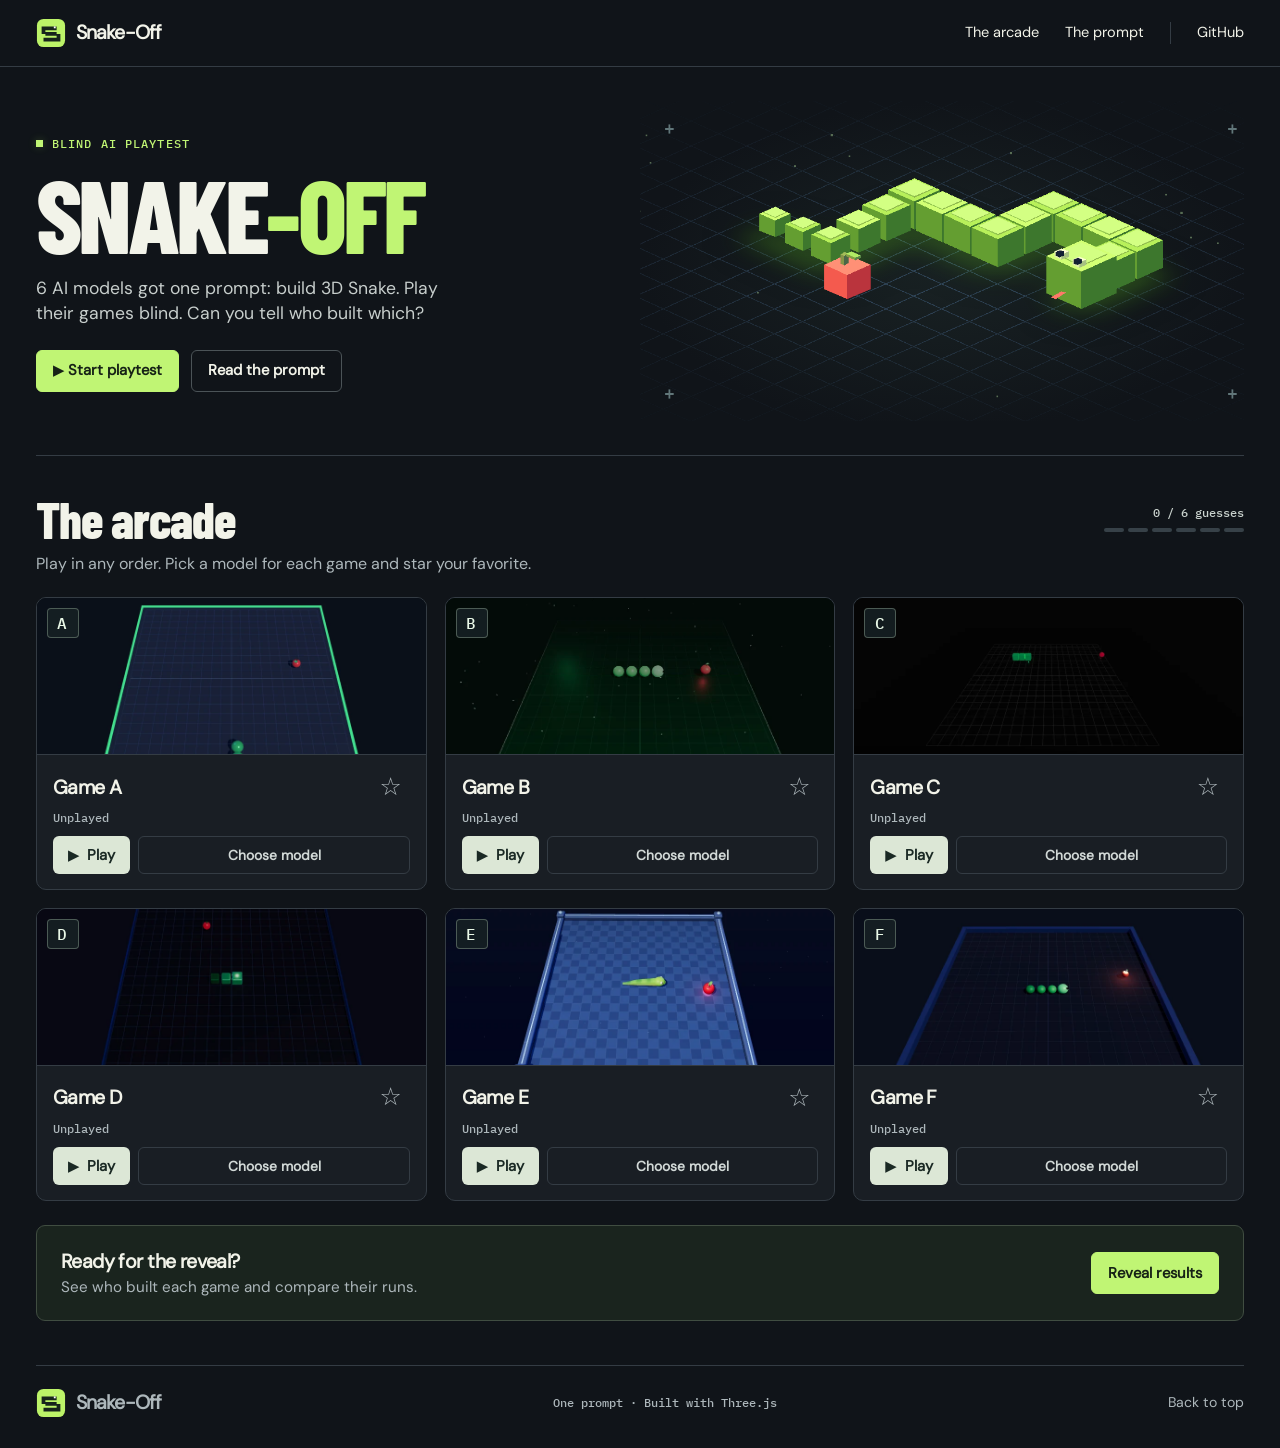
==== index.html @ bcc6a689 "Redesign Snake-Off as a guided blind arcade with a persistent ballot" ====
<!doctype html>
<html lang="en">
  <head>
    <meta charset="utf-8" />
    <meta name="viewport" content="width=device-width,initial-scale=1" />
    <meta name="theme-color" content="#10151b" />
    <title>Snake-Off — The blind AI arcade</title>
    <meta
      name="description"
      content="One prompt, six anonymous Snake games. Play the games, match each one to its AI model, and reveal the results."
    />
    <link rel="icon" href="assets/mark.svg" />
    <link rel="stylesheet" href="arcade.css" />
    <script defer src="runs.js"></script>
    <script defer src="stats.js"></script>
    <script defer src="arcade.js"></script>
  </head>
  <body>
    <div id="lobby">
      <header>
        <nav class="wrap">
          <a class="brand" href="#top"
            ><img src="assets/mark.svg" alt="" />Snake-Off</a
          >
          <div class="links">
            <a href="#arcade">The arcade</a
            ><button data-prompt>The prompt</button
            ><a
              class="source"
              href="https://github.com/bmanzzs/snake-off-redesign"
              >GitHub</a
            >
          </div>
        </nav>
      </header>
      <main id="top" class="wrap">
        <section class="hero">
          <div class="intro">
            <span class="eyebrow"><i></i> BLIND AI PLAYTEST</span>
            <h1>SNAKE<span>-OFF</span></h1>
            <p id="pitch"></p>
            <div class="actions">
              <a class="btn primary" id="start" href="#play-A"
                >▶ &nbsp; Start playtest</a
              ><button class="btn quiet" data-prompt>Read the prompt</button>
            </div>
          </div>
          <div class="art" aria-hidden="true">
            <span class="cross tl">+</span><span class="cross tr">+</span
            ><img src="assets/arcade.webp" alt="" /><span class="cross bl"
              >+</span
            ><span class="cross br">+</span>
          </div>
        </section>
        <section id="arcade">
          <div class="sectionhead">
            <div><h2>The arcade</h2></div>
            <div class="meter">
              <span id="count"></span>
              <div id="ticks"></div>
            </div>
          </div>
          <p class="guide">
            Play in any order. Pick a model for each game and star your
            favorite.
          </p>
          <div id="games" class="cards"></div>
          <div class="revealbar">
            <div>
              <h3 id="revealTitle">Ready for the reveal?</h3>
              <p id="summary">
                See who built each game and compare their runs.
              </p>
            </div>
            <button class="btn primary" id="reveal"></button>
          </div>
        </section>
        <section id="results" hidden>
          <span class="eyebrow blue">BEHIND THE GAMES</span>
          <h2>Run comparison</h2>
          <div id="facts"></div>
          <div
            class="tablewrap"
            tabindex="0"
            role="region"
            aria-label="Scrollable run comparison"
          >
            <table id="stats"></table>
          </div>
          <details>
            <summary>How to read the numbers</summary>
            <ul id="notes"></ul>
          </details>
        </section>
        <footer>
          <span class="brand"
            ><img src="assets/mark.svg" alt="" />Snake-Off</span
          ><span>One prompt · Built with Three.js</span
          ><a href="#top">Back to top</a>
        </footer>
      </main>
    </div>
    <section id="player" hidden aria-label="Game player">
      <div class="playerbar">
        <a class="btn" href="#arcade">Back to arcade</a
        ><strong id="playing"></strong
        ><span class="steer">Arrow keys or WASD to steer</span
        ><span class="flex"></span><button class="btn" id="pickInGame"></button
        ><a class="btn primary" id="nextGame"></a>
      </div>
      <div id="screen"></div>
      <div class="touchpad" aria-label="Touch steering">
        <button data-key="Left" aria-label="Steer left">◀</button
        ><button data-key="Up" aria-label="Steer up">▲</button
        ><button data-key="Down" aria-label="Steer down">▼</button
        ><button data-key="Right" aria-label="Steer right">▶</button>
      </div>
    </section>
    <dialog id="dialog" aria-labelledby="dTitle">
      <div class="dhead">
        <span class="eyebrow blue" id="dKicker"></span
        ><button class="close" aria-label="Close dialog">×</button>
      </div>
      <h2 id="dTitle"></h2>
      <div id="dBody"></div>
    </dialog>
    <template id="prompt"
      ><p>
        Each agent could write files, run commands and inspect its game in a
        browser. The published entries include three local runs on a dual-V100
        home NAS.
      </p>
      <blockquote>
        Build a 3D Snake game in the snake folder. Use Three.js: install it with
        npm and load it from the folder, because your test browser has no
        internet. Make it look great: a 3D snake that moves smoothly and grows,
        an apple to eat, little touches like the apple spinning and bobbing and
        a burst of particles when it's eaten, a score, and a game-over screen
        with restart. Steer with the arrow keys or WASD. Plan it first, then
        build it in steps. After each step, open
        http://localhost:8000/snake/index.html in your browser, check the
        console for errors, take a screenshot and look at it, and fix anything
        that's wrong. Commit to git after each working step. When you're done,
        tell me what you built and how to play it.
      </blockquote>
      <p>Run-specific details appear after the reveal.</p></template
    >
  </body>
</html>
---- arcade.css ----
@font-face {
  font-family: Barlow;
  src: url(assets/BarlowCondensed.ttf);
  font-weight: 800;
  font-display: swap;
}
@font-face {
  font-family: DM;
  src: url(assets/DMSans.ttf);
  font-display: swap;
}
@font-face {
  font-family: Plex;
  src: url(assets/IBMPlexMono.ttf);
  font-display: swap;
}
:root {
  color-scheme: dark;
  --bg: #101419;
  --panel: #191e24;
  --line: #343c44;
  --ink: #f2f3e9;
  --dim: #adb7bb;
  --lime: #c0f574;
  --blue: #93c7e4;
  --mono: Plex, monospace;
}
* {
  box-sizing: border-box;
}
html {
  scroll-behavior: smooth;
  scroll-padding-top: 20px;
}
body {
  margin: 0;
  background: var(--bg);
  color: var(--ink);
  font:
    1rem/1.5 DM,
    system-ui,
    sans-serif;
}
a,
button {
  color: inherit;
  font: inherit;
}
a {
  text-decoration: none;
}
button {
  cursor: pointer;
  background: none;
  border: 0;
}
button,
a {
  touch-action: manipulation;
}
button:focus-visible,
a:focus-visible,
summary:focus-visible,
:focus-visible {
  outline: 3px solid var(--blue);
  outline-offset: 3px;
}
[hidden] {
  display: none !important;
}
.wrap {
  width: min(calc(100% - 72px), 1220px);
  margin: auto;
}
header {
  border-bottom: 1px solid var(--line);
}
nav,
footer,
.links,
.brand,
.actions,
.sectionhead,
.revealbar,
.dhead,
.playerbar,
.cardline,
.cardfoot {
  display: flex;
  align-items: center;
}
nav {
  justify-content: space-between;
  height: 66px;
}
.brand {
  gap: 10px;
  font-size: 1.22rem;
  font-weight: bold;
  letter-spacing: -0.045em;
}
.brand img {
  width: 30px;
}
.links {
  gap: 26px;
  font-size: 0.91rem;
}
.links button {
  padding: 0;
}
.links :hover,
footer a:hover {
  color: var(--lime);
}
.source {
  padding-left: 26px;
  border-left: 1px solid var(--line);
}
.hero {
  position: relative;
  isolation: isolate;
  display: grid;
  grid-template-columns: 1fr 1fr;
  align-items: center;
  min-height: 360px;
  padding: 34px 0;
  border-bottom: 1px solid var(--line);
}
.intro {
  z-index: 1;
}
.eyebrow,
.chip,
.meta,
.meter,
footer > span:nth-child(2) {
  font: 500 0.77rem/1.4 var(--mono);
  letter-spacing: 0.09em;
}
.eyebrow {
  display: inline-flex;
  align-items: center;
  gap: 9px;
  color: var(--lime);
}
.eyebrow i {
  width: 7px;
  height: 7px;
  background: currentColor;
  box-shadow: 0 0 9px #adfa533b;
}
.blue {
  color: var(--blue);
}
h1,
h2,
h3,
p {
  margin: 0;
}
h1,
h2 {
  font-family: Barlow, Impact, sans-serif;
  font-weight: 800;
}
h1 {
  font-size: clamp(5rem, 8vw, 8.1rem);
  line-height: 0.96;
  letter-spacing: -0.035em;
  margin: 10px 0 13px;
}
h1 span {
  color: var(--lime);
}
.intro p {
  max-width: 440px;
  color: #c7cecc;
  font-size: 1.1rem;
  line-height: 1.45;
}
.actions {
  gap: 12px;
  margin-top: 23px;
}
.btn,
.choose {
  display: inline-flex;
  align-items: center;
  justify-content: center;
  gap: 7px;
  min-height: 42px;
  padding: 8px 16px;
  border: 1px solid var(--line);
  border-radius: 6px;
  font-weight: bold;
  font-size: 0.93rem;
  transition:
    background 0.16s,
    transform 0.16s,
    border-color 0.16s;
}
.btn:hover,
.choose:hover {
  background: #273039;
  border-color: #687780;
  transform: translateY(-1px);
}
.primary,
.primary:hover {
  background: var(--lime);
  color: #162216;
  border-color: var(--lime);
}
.primary:hover {
  background: #d6ff94;
}
.quiet {
  border-color: #4b5357;
}
.art {
  position: relative;
  width: 100%;
  height: 100%;
  min-height: 238px;
  display: grid;
  place-items: center;
  background: radial-gradient(ellipse at 50% 52%, #27383465, transparent 70%);
}
.art img {
  width: 111%;
  max-height: 320px;
  object-fit: contain;
  animation: enter 0.65s ease-out;
}
.cross {
  position: absolute;
  color: #617679;
  font: 1.1rem var(--mono);
}
.tl,
.bl {
  left: 4%;
}
.tr,
.br {
  right: 1%;
}
.tl,
.tr {
  top: 5%;
}
.bl,
.br {
  bottom: 5%;
}
#arcade,
#results {
  padding-top: 32px;
}
.sectionhead,
.revealbar,
.cardline {
  justify-content: space-between;
}
h2 {
  font-size: clamp(2.2rem, 4vw, 3.15rem);
  line-height: 1.12;
  letter-spacing: -0.02em;
}
.sectionhead h2 {
  margin-top: 3px;
}
.meter {
  color: #cad3ce;
  letter-spacing: 0;
  text-align: right;
}
#ticks {
  display: flex;
  gap: 4px;
  justify-content: flex-end;
  margin-top: 7px;
}
#ticks i {
  width: 20px;
  height: 4px;
  border-radius: 2px;
  background: #374148;
}
#ticks i.full {
  background: var(--lime);
}
.guide,
.revealbar p,
dialog p,
#notes {
  color: var(--dim);
}
.guide {
  margin: 5px 0 21px;
}
.cards {
  display: grid;
  grid-template-columns: repeat(3, minmax(0, 1fr));
  gap: 18px;
}
.card {
  min-width: 0;
  background: var(--panel);
  border: 1px solid var(--line);
  border-radius: 10px;
  overflow: hidden;
  transition: border-color 0.2s;
}
.card:focus-within,
.card:hover {
  border-color: #65726b;
}
.preview {
  display: block;
  position: relative;
  overflow: hidden;
  background: #0b1216;
  aspect-ratio: 2.48;
  border-bottom: 1px solid var(--line);
}
.preview img {
  display: block;
  width: 100%;
  height: 100%;
  object-fit: cover;
  object-position: center 52%;
  transition: transform 0.35s;
}
.preview:hover img {
  transform: scale(1.045);
}
.chip {
  position: absolute;
  top: 10px;
  left: 10px;
  display: flex;
  align-items: center;
  justify-content: center;
  width: 32px;
  height: 30px;
  border: 1px solid #86998a80;
  border-radius: 4px;
  background: #162124de;
  color: #e9f8e7;
  font-size: 1rem;
}
.info {
  padding: 13px 16px 15px;
}
.cardline h3,
.revealbar h3 {
  font-size: 1.22rem;
  letter-spacing: -0.03em;
}
.fav {
  font: 1.55rem/1 system-ui;
  width: 38px;
  height: 38px;
  color: var(--dim);
}
.fav[aria-pressed="true"] {
  color: var(--lime);
}
.cardfoot {
  gap: 8px;
  margin-top: 10px;
}
.cardfoot .btn {
  min-height: 38px;
  padding: 6px 15px;
  background: #dce7d6;
  color: #1a2924;
  border: 0;
}
.choose {
  flex: 1;
  min-width: 0;
  font-size: 0.86rem;
  min-height: 38px;
  padding: 6px 8px;
  color: #d1d8d6;
}
.meta {
  font-size: 0.76rem;
  color: var(--dim);
  letter-spacing: 0;
  margin-top: 3px;
}
.verdict {
  color: var(--lime);
}
.revealbar {
  margin: 24px 0;
  gap: 16px;
  padding: 21px 24px;
  border: 1px solid #404d41;
  background: #1a241e;
  border-radius: 9px;
}
.revealbar p {
  font-size: 0.95rem;
}
.tablewrap {
  overflow: auto;
  margin: 18px 0;
  border: 1px solid var(--line);
  border-radius: 8px;
}
table {
  border-collapse: separate;
  border-spacing: 0;
  width: 100%;
  font-variant-numeric: tabular-nums;
  font-size: 0.92rem;
}
td,
th {
  padding: 10px 13px;
  text-align: right;
  border-bottom: 1px solid #30373b;
}
th {
  background: #252e32;
}
th small {
  display: block;
  font-weight: normal;
  color: var(--dim);
}
td:first-child,
th:first-child {
  position: sticky;
  left: 0;
  background: #1d252a;
  text-align: left;
  min-width: 135px;
}
td {
  min-width: 118px;
}
.best {
  color: var(--lime);
  font-weight: bold;
}
#facts {
  margin-top: 14px;
  color: #d2dace;
}
summary {
  cursor: pointer;
  color: var(--blue);
}
#notes li {
  margin: 9px 0;
}
footer {
  justify-content: space-between;
  gap: 12px;
  margin-top: 44px;
  padding: 22px 0 30px;
  border-top: 1px solid var(--line);
  color: var(--dim);
  font-size: 0.88rem;
}
footer > span:nth-child(2) {
  letter-spacing: 0;
}
.brand img {
  image-rendering: pixelated;
}
dialog {
  color: var(--ink);
  background: #1c2329;
  border: 1px solid #596368;
  border-radius: 12px;
  padding: 22px 26px 26px;
  width: min(490px, 92vw);
  max-height: 85dvh;
  box-shadow: 0 20px 100px #0009;
}
dialog[open] {
  animation: enter 0.18s ease-out;
}
dialog::backdrop {
  background: #080d13bd;
  backdrop-filter: blur(5px);
}
.dhead {
  justify-content: space-between;
}
.close {
  font-size: 1.7rem;
  line-height: 1;
  width: 38px;
  height: 38px;
}
dialog h2 {
  margin: 4px 0 13px;
  font-size: 2.5rem;
}
dialog p {
  margin: 8px 0 14px;
}
blockquote {
  margin: 16px 0;
  border-left: 3px solid var(--lime);
  padding-left: 15px;
}
.option {
  width: 100%;
  display: flex;
  justify-content: space-between;
  gap: 12px;
  align-items: center;
  text-align: left;
  padding: 12px;
  margin: 3px 0;
  background: #151b20;
  border: 1px solid var(--line);
  border-radius: 5px;
}
.option:hover,
.option[aria-pressed="true"] {
  border-color: var(--lime);
}
.option small {
  color: var(--blue);
  text-align: right;
  flex-shrink: 0;
}
.clear {
  margin-top: 10px;
  color: var(--dim);
  text-decoration: underline;
}
#player {
  height: 100dvh;
  display: flex;
  flex-direction: column;
  background: #0a1017;
}
.playerbar {
  gap: 12px;
  padding: 9px 14px;
  border-bottom: 1px solid var(--line);
  background: var(--bg);
}
.flex {
  flex: 1;
}
#screen {
  flex: 1;
  min-height: 0;
}
iframe {
  border: 0;
  width: 100%;
  height: 100%;
  display: block;
}
@keyframes enter {
  from {
    opacity: 0;
    transform: translateY(5px);
  }
  to {
    opacity: 1;
    transform: none;
  }
}
@media (max-width: 860px) {
  .wrap {
    width: calc(100% - 40px);
  }
  .hero {
    min-height: 320px;
  }
  .cards {
    grid-template-columns: repeat(2, minmax(0, 1fr));
  }
}
@media (max-width: 600px) {
  .wrap {
    width: calc(100% - 32px);
  }
  nav {
    height: 56px;
  }
  .links {
    gap: 15px;
  }
  .links > a:first-child {
    display: none;
  }
  .source {
    padding-left: 13px;
  }
  .hero {
    display: flex;
    flex-direction: column;
    align-items: stretch;
    padding: 24px 0 12px;
  }
  .art {
    min-height: 0;
    height: 139px;
    margin-top: 8px;
  }
  .art img {
    width: 100%;
    height: 166px;
  }
  .intro p {
    max-width: 360px;
  }
  .actions {
    margin-top: 16px;
  }
  .cards {
    grid-template-columns: 1fr;
  }
  .guide {
    font-size: 0.94rem;
  }
  .revealbar {
    align-items: flex-start;
    flex-direction: column;
  }
  .playerbar {
    flex-wrap: wrap;
    gap: 6px;
  }
  .playerbar .btn {
    padding: 7px 9px;
    font-size: 0.82rem;
  }
  .playerbar .flex {
    display: none;
  }
  .playerbar strong {
    margin-right: auto;
  }
  .meter {
    font-size: 0.75rem;
  }
  #ticks i {
    width: 14px;
  }
  footer > span:nth-child(2) {
    display: none;
  }
  dialog {
    padding: 15px;
  }
  .preview {
    aspect-ratio: 2.7;
  }
}
@media (prefers-reduced-motion: reduce) {
  *,
  *::before,
  *::after {
    scroll-behavior: auto !important;
    animation: none !important;
    transition: none !important;
  }
}
.steer {
  color: var(--dim);
  font-size: 0.88rem;
}
.touchpad {
  display: none;
}
.art {
  overflow: hidden;
}
.art img {
  transform: scale(1.16);
}
@media (max-width: 860px) {
  .steer {
    display: none;
  }
}
@media (pointer: coarse) {
  .touchpad {
    display: flex;
    justify-content: center;
    gap: 9px;
    padding: 7px 8px max(7px, env(safe-area-inset-bottom));
    border-top: 1px solid var(--line);
  }
  .touchpad button {
    min-width: 54px;
    min-height: 44px;
    border-radius: 6px;
    background: var(--panel);
    color: var(--lime);
    border: 1px solid var(--line);
  }
}
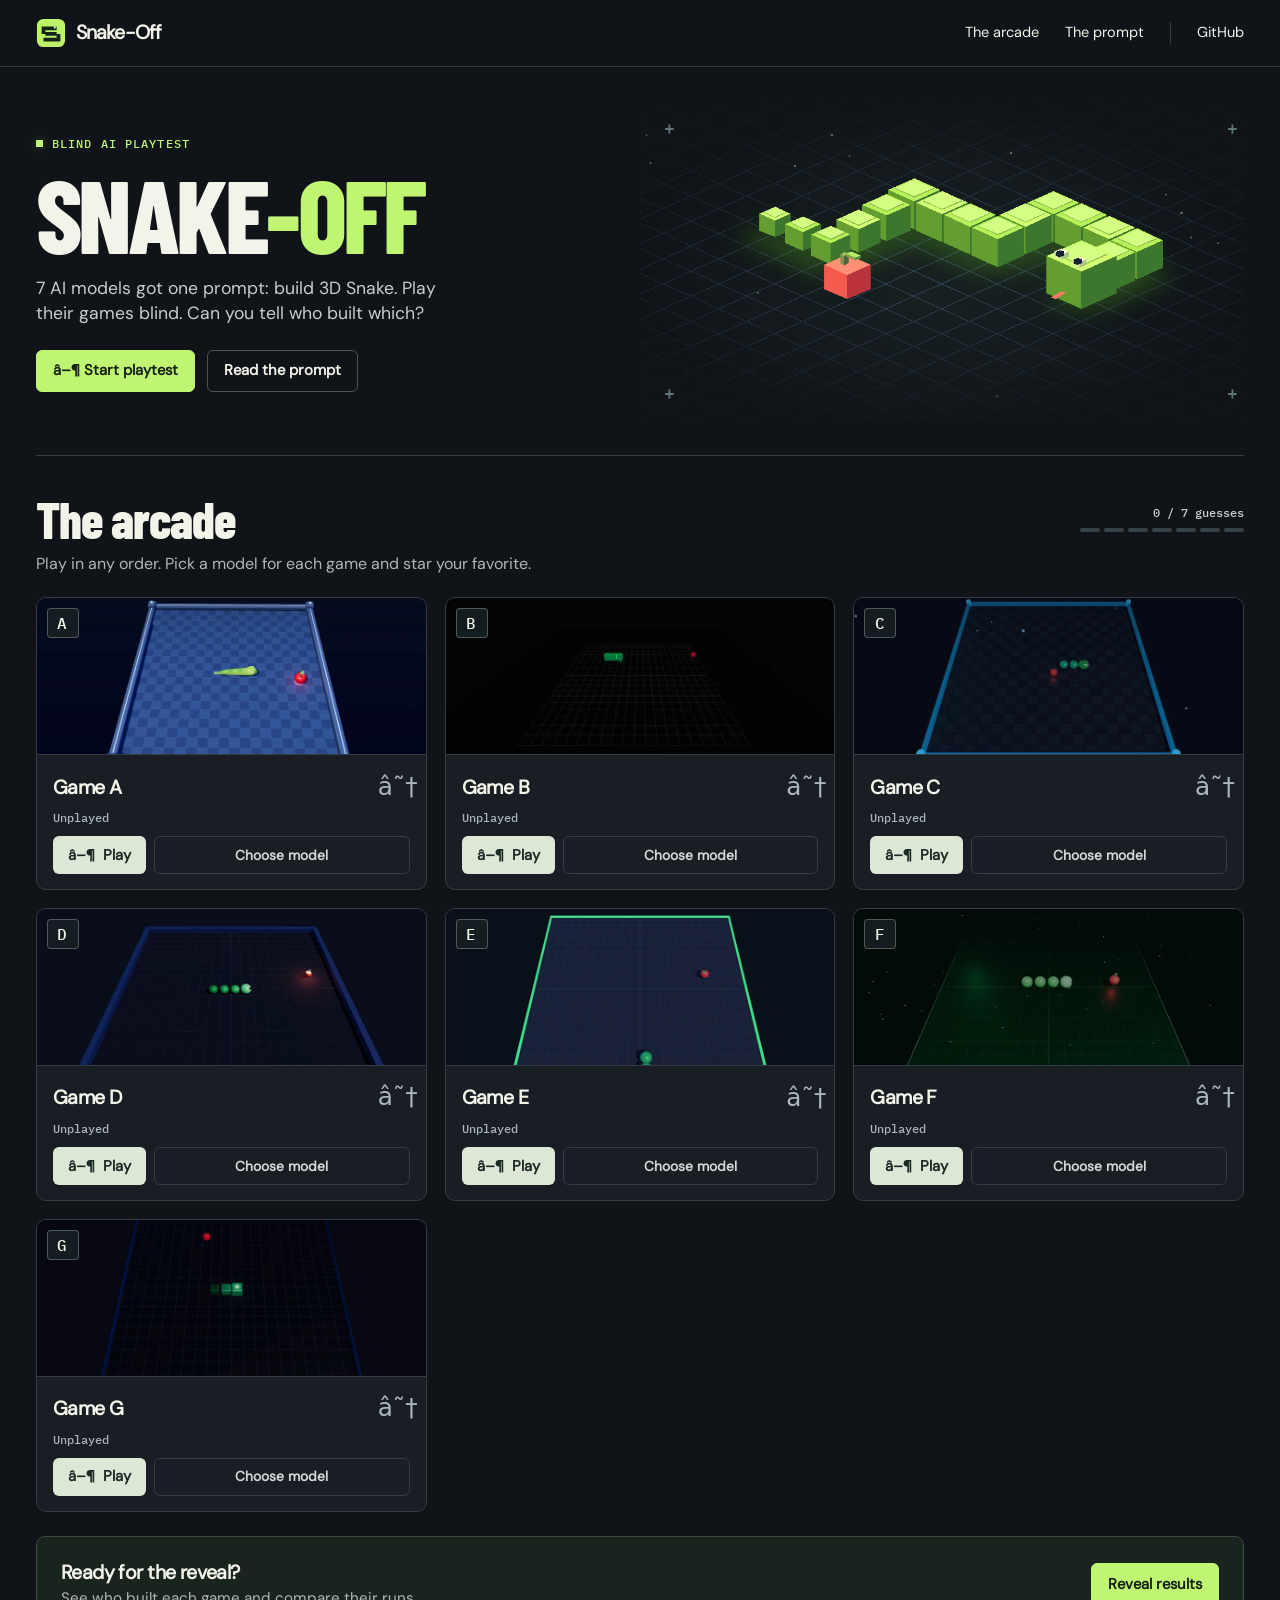
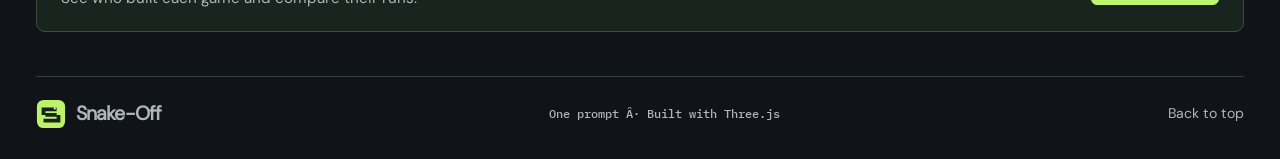
==== commit 7ffd5b89: "Add Gemini Flash to the blind arcade and audit all seven runs" ====
--- a/index.html
+++ b/index.html
@@ -4,10 +4,10 @@
     <meta charset="utf-8" />
     <meta name="viewport" content="width=device-width,initial-scale=1" />
     <meta name="theme-color" content="#10151b" />
-    <title>Snake-Off — The blind AI arcade</title>
+    <title>Snake-Off â€” The blind AI arcade</title>
     <meta
       name="description"
-      content="One prompt, six anonymous Snake games. Play the games, match each one to its AI model, and reveal the results."
+      content="One prompt, seven anonymous Snake games. Play the games, match each one to its AI model, and reveal the results."
     />
     <link rel="icon" href="assets/mark.svg" />
     <link rel="stylesheet" href="arcade.css" />
@@ -41,7 +41,7 @@
             <p id="pitch"></p>
             <div class="actions">
               <a class="btn primary" id="start" href="#play-A"
-                >▶ &nbsp; Start playtest</a
+                >â–¶ &nbsp; Start playtest</a
               ><button class="btn quiet" data-prompt>Read the prompt</button>
             </div>
           </div>
@@ -87,15 +87,31 @@
           >
             <table id="stats"></table>
           </div>
+          <details id="agents">
+            <summary>Gemini’s coding and browser agents</summary>
+            <div
+              class="tablewrap"
+              tabindex="0"
+              role="region"
+              aria-label="Gemini agent statistics"
+            >
+              <table id="agentStats"></table>
+            </div>
+          </details>
           <details>
             <summary>How to read the numbers</summary>
             <ul id="notes"></ul>
+            <a
+              class="btn quiet"
+              href="https://github.com/bmanzzs/snake-off-redesign/blob/main/AUDIT.md"
+              >Read the measurement audit</a
+            >
           </details>
         </section>
         <footer>
           <span class="brand"
             ><img src="assets/mark.svg" alt="" />Snake-Off</span
-          ><span>One prompt · Built with Three.js</span
+          ><span>One prompt Â· Built with Three.js</span
           ><a href="#top">Back to top</a>
         </footer>
       </main>
@@ -110,16 +126,16 @@
       </div>
       <div id="screen"></div>
       <div class="touchpad" aria-label="Touch steering">
-        <button data-key="Left" aria-label="Steer left">◀</button
-        ><button data-key="Up" aria-label="Steer up">▲</button
-        ><button data-key="Down" aria-label="Steer down">▼</button
-        ><button data-key="Right" aria-label="Steer right">▶</button>
+        <button data-key="Left" aria-label="Steer left">â—€</button
+        ><button data-key="Up" aria-label="Steer up">â–²</button
+        ><button data-key="Down" aria-label="Steer down">â–¼</button
+        ><button data-key="Right" aria-label="Steer right">â–¶</button>
       </div>
     </section>
     <dialog id="dialog" aria-labelledby="dTitle">
       <div class="dhead">
         <span class="eyebrow blue" id="dKicker"></span
-        ><button class="close" aria-label="Close dialog">×</button>
+        ><button class="close" aria-label="Close dialog">Ã—</button>
       </div>
       <h2 id="dTitle"></h2>
       <div id="dBody"></div>
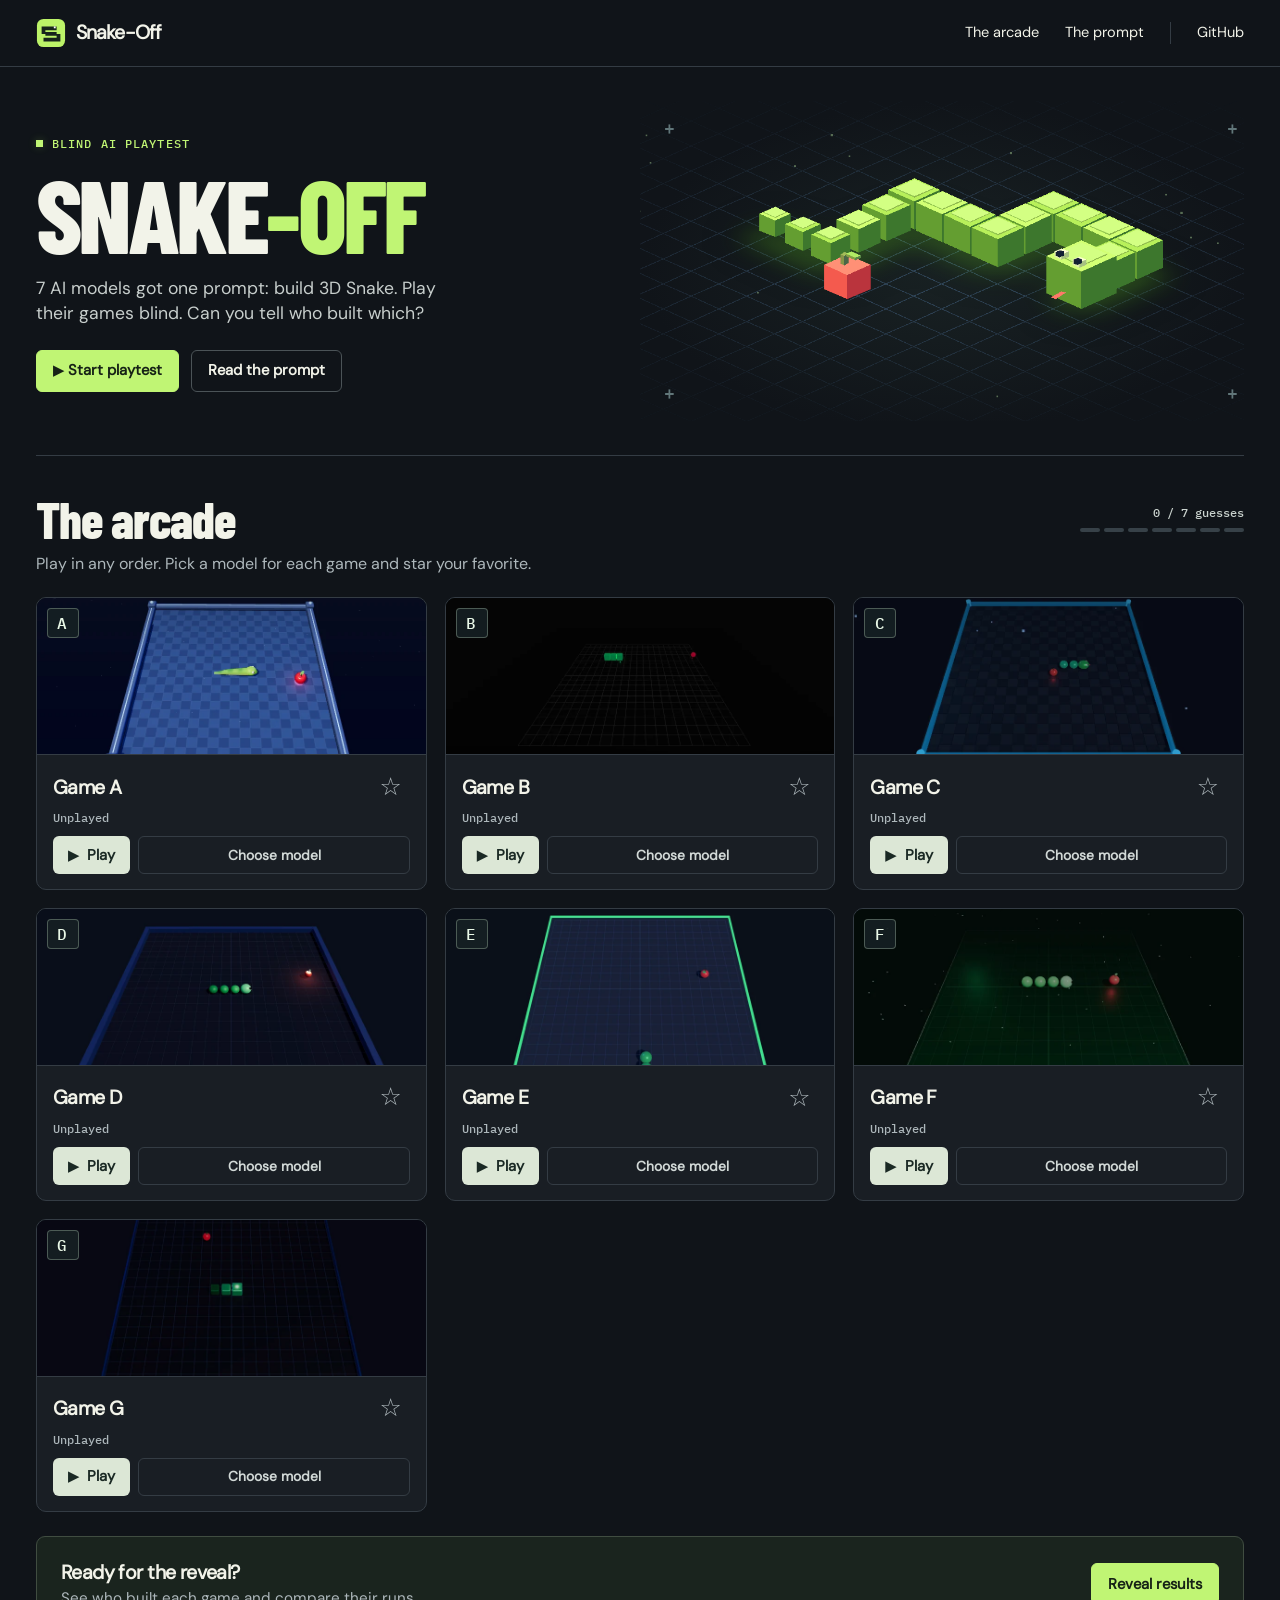
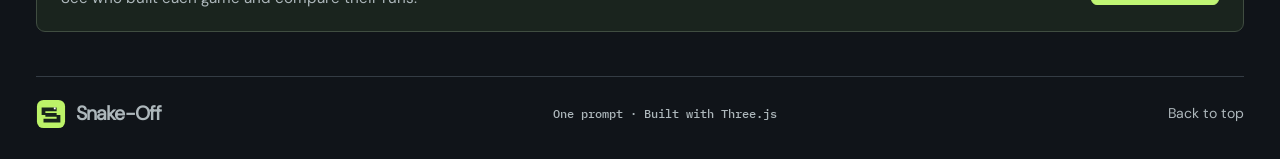
==== commit c0bff92a: "Restore play, favorite and navigation glyphs in the arcade" ====
--- a/index.html
+++ b/index.html
@@ -4,7 +4,7 @@
     <meta charset="utf-8" />
     <meta name="viewport" content="width=device-width,initial-scale=1" />
     <meta name="theme-color" content="#10151b" />
-    <title>Snake-Off â€” The blind AI arcade</title>
+    <title>Snake-Off &#8212; The blind AI arcade</title>
     <meta
       name="description"
       content="One prompt, seven anonymous Snake games. Play the games, match each one to its AI model, and reveal the results."
@@ -41,7 +41,7 @@
             <p id="pitch"></p>
             <div class="actions">
               <a class="btn primary" id="start" href="#play-A"
-                >â–¶ &nbsp; Start playtest</a
+                >&#9654; &nbsp; Start playtest</a
               ><button class="btn quiet" data-prompt>Read the prompt</button>
             </div>
           </div>
@@ -111,7 +111,7 @@
         <footer>
           <span class="brand"
             ><img src="assets/mark.svg" alt="" />Snake-Off</span
-          ><span>One prompt Â· Built with Three.js</span
+          ><span>One prompt &#183; Built with Three.js</span
           ><a href="#top">Back to top</a>
         </footer>
       </main>
@@ -126,16 +126,16 @@
       </div>
       <div id="screen"></div>
       <div class="touchpad" aria-label="Touch steering">
-        <button data-key="Left" aria-label="Steer left">â—€</button
-        ><button data-key="Up" aria-label="Steer up">â–²</button
-        ><button data-key="Down" aria-label="Steer down">â–¼</button
-        ><button data-key="Right" aria-label="Steer right">â–¶</button>
+        <button data-key="Left" aria-label="Steer left">&#9664;</button
+        ><button data-key="Up" aria-label="Steer up">&#9650;</button
+        ><button data-key="Down" aria-label="Steer down">&#9660;</button
+        ><button data-key="Right" aria-label="Steer right">&#9654;</button>
       </div>
     </section>
     <dialog id="dialog" aria-labelledby="dTitle">
       <div class="dhead">
         <span class="eyebrow blue" id="dKicker"></span
-        ><button class="close" aria-label="Close dialog">Ã—</button>
+        ><button class="close" aria-label="Close dialog">&#215;</button>
       </div>
       <h2 id="dTitle"></h2>
       <div id="dBody"></div>
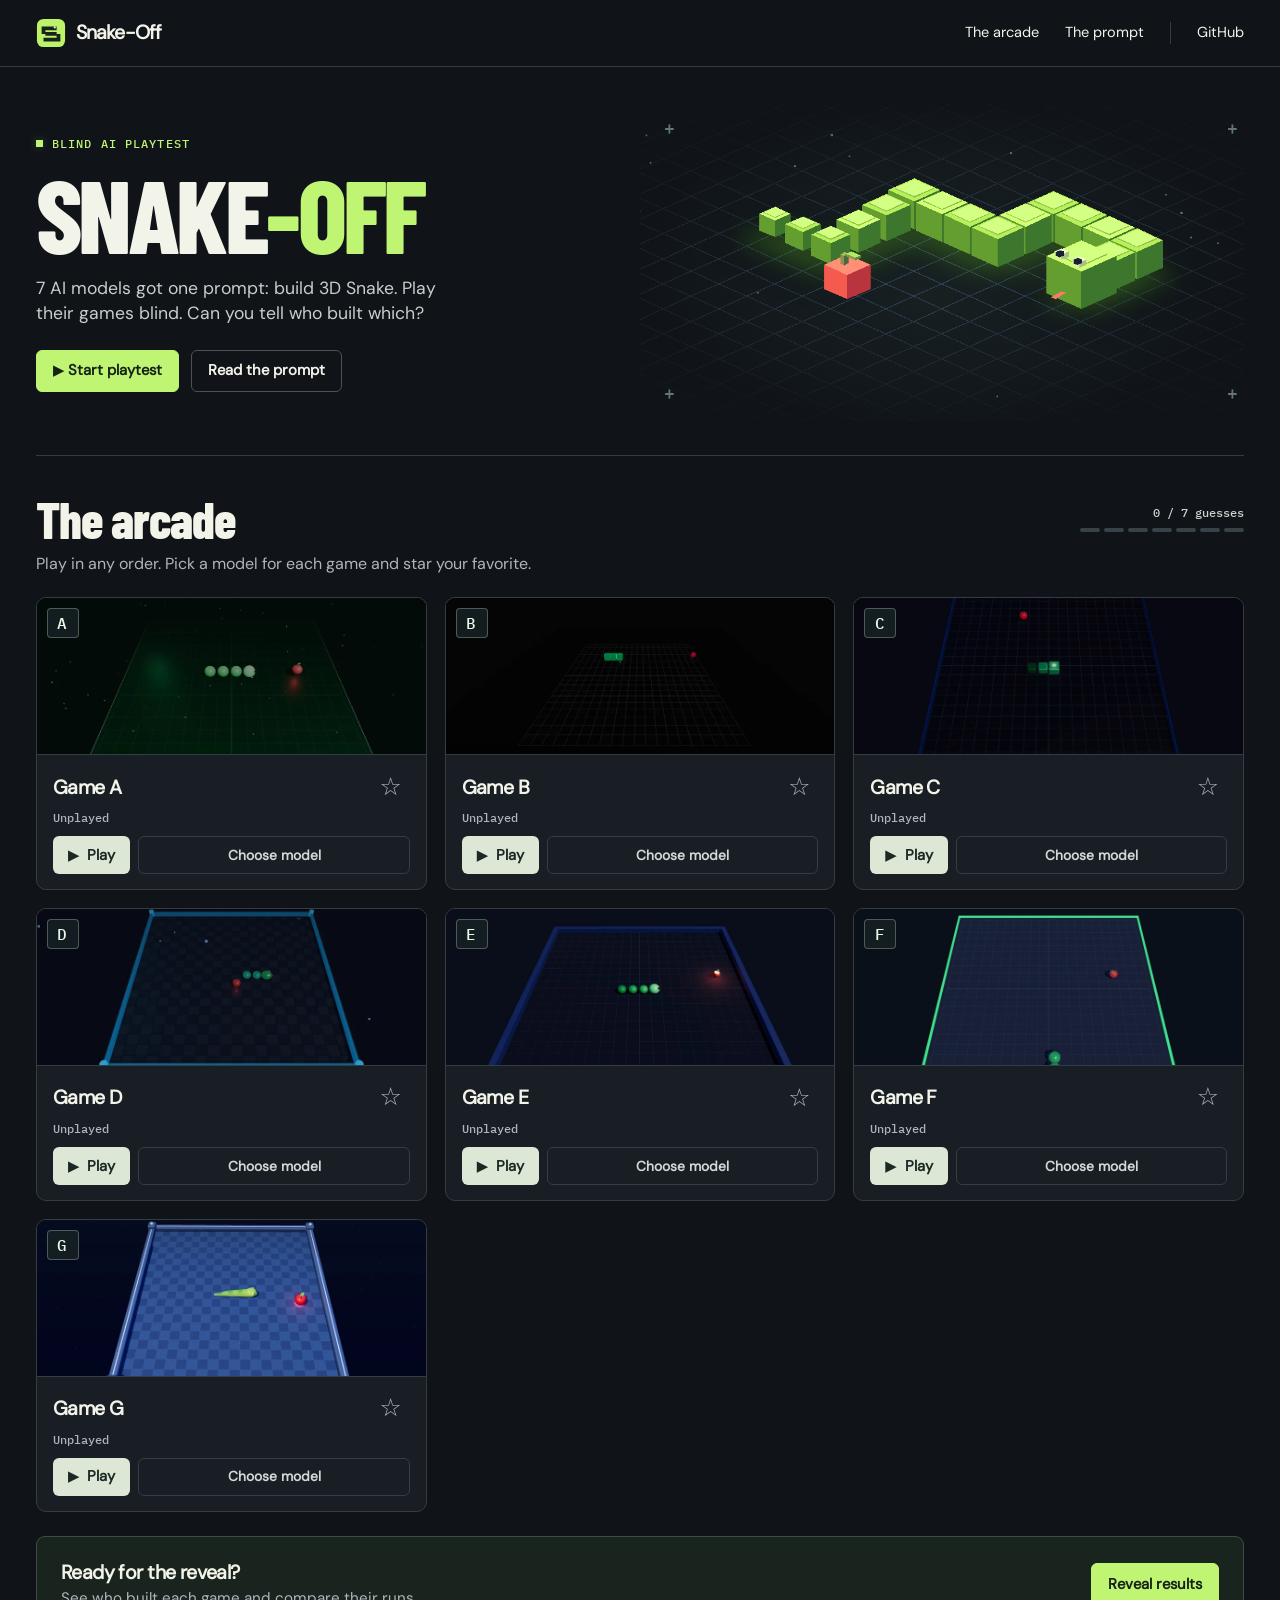
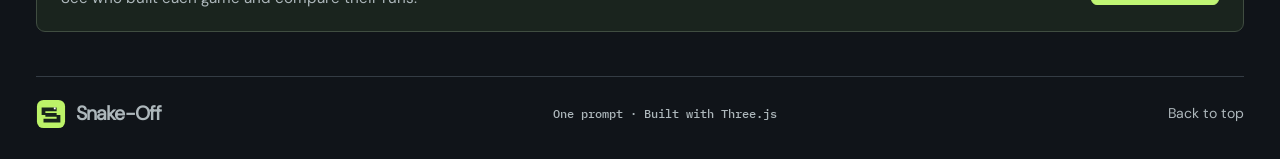
==== commit 00820f68: "Reshuffle the seven blind game assignments" ====
--- a/index.html
+++ b/index.html
@@ -11,9 +11,9 @@
     />
     <link rel="icon" href="assets/mark.svg" />
     <link rel="stylesheet" href="arcade.css" />
-    <script defer src="runs.js"></script>
+    <script defer src="runs.js?v=shuffle-2"></script>
     <script defer src="stats.js"></script>
-    <script defer src="arcade.js"></script>
+    <script defer src="arcade.js?v=shuffle-2"></script>
   </head>
   <body>
     <div id="lobby">
